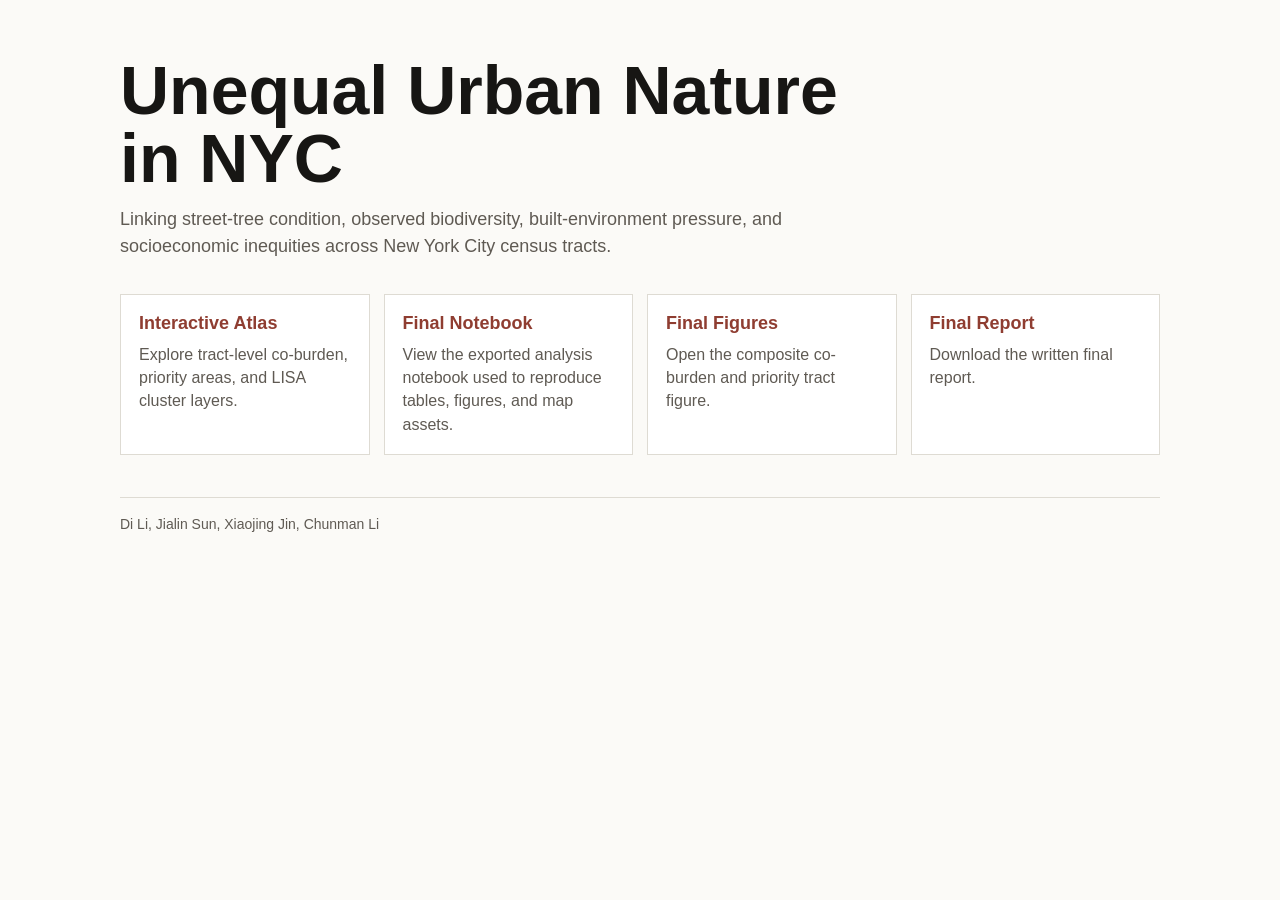
==== index.html @ f20df6b5 "Replace midterm site with final project" ====
<!doctype html>
<html lang="en">
  <head>
    <meta charset="utf-8" />
    <meta name="viewport" content="width=device-width, initial-scale=1" />
    <title>Unequal Urban Nature in NYC</title>
    <style>
      :root {
        --ink: #171614;
        --muted: #5f5a53;
        --line: #dedbd3;
        --paper: #fbfaf7;
        --accent: #8f3d31;
      }

      * {
        box-sizing: border-box;
      }

      body {
        margin: 0;
        background: var(--paper);
        color: var(--ink);
        font-family: Aptos, "Segoe UI", Arial, sans-serif;
      }

      main {
        width: min(1040px, calc(100% - 40px));
        margin: 0 auto;
        padding: 56px 0;
      }

      h1 {
        max-width: 780px;
        margin: 0 0 14px;
        font-size: clamp(34px, 6vw, 68px);
        line-height: 1;
        letter-spacing: 0;
      }

      .subtitle {
        max-width: 760px;
        margin: 0 0 34px;
        color: var(--muted);
        font-size: 18px;
        line-height: 1.5;
      }

      .links {
        display: grid;
        grid-template-columns: repeat(auto-fit, minmax(240px, 1fr));
        gap: 14px;
        margin-top: 30px;
      }

      a {
        color: inherit;
      }

      .link-card {
        display: block;
        min-height: 132px;
        padding: 18px;
        border: 1px solid var(--line);
        background: white;
        text-decoration: none;
      }

      .link-card strong {
        display: block;
        margin-bottom: 9px;
        color: var(--accent);
        font-size: 18px;
      }

      .link-card span {
        color: var(--muted);
        line-height: 1.45;
      }

      .meta {
        margin-top: 42px;
        padding-top: 18px;
        border-top: 1px solid var(--line);
        color: var(--muted);
        font-size: 14px;
      }
    </style>
  </head>
  <body>
    <main>
      <h1>Unequal Urban Nature in NYC</h1>
      <p class="subtitle">
        Linking street-tree condition, observed biodiversity, built-environment pressure, and socioeconomic inequities across New York City census tracts.
      </p>

      <div class="links">
        <a class="link-card" href="src/atlas/index.html">
          <strong>Interactive Atlas</strong>
          <span>Explore tract-level co-burden, priority areas, and LISA cluster layers.</span>
        </a>
        <a class="link-card" href="src/final_analysis.html">
          <strong>Final Notebook</strong>
          <span>View the exported analysis notebook used to reproduce tables, figures, and map assets.</span>
        </a>
        <a class="link-card" href="visualizations/revised/figure_composite_coburden_priority.png">
          <strong>Final Figures</strong>
          <span>Open the composite co-burden and priority tract figure.</span>
        </a>
        <a class="link-card" href="Final_Report.docx">
          <strong>Final Report</strong>
          <span>Download the written final report.</span>
        </a>
      </div>

      <p class="meta">Di Li, Jialin Sun, Xiaojing Jin, Chunman Li</p>
    </main>
  </body>
</html>
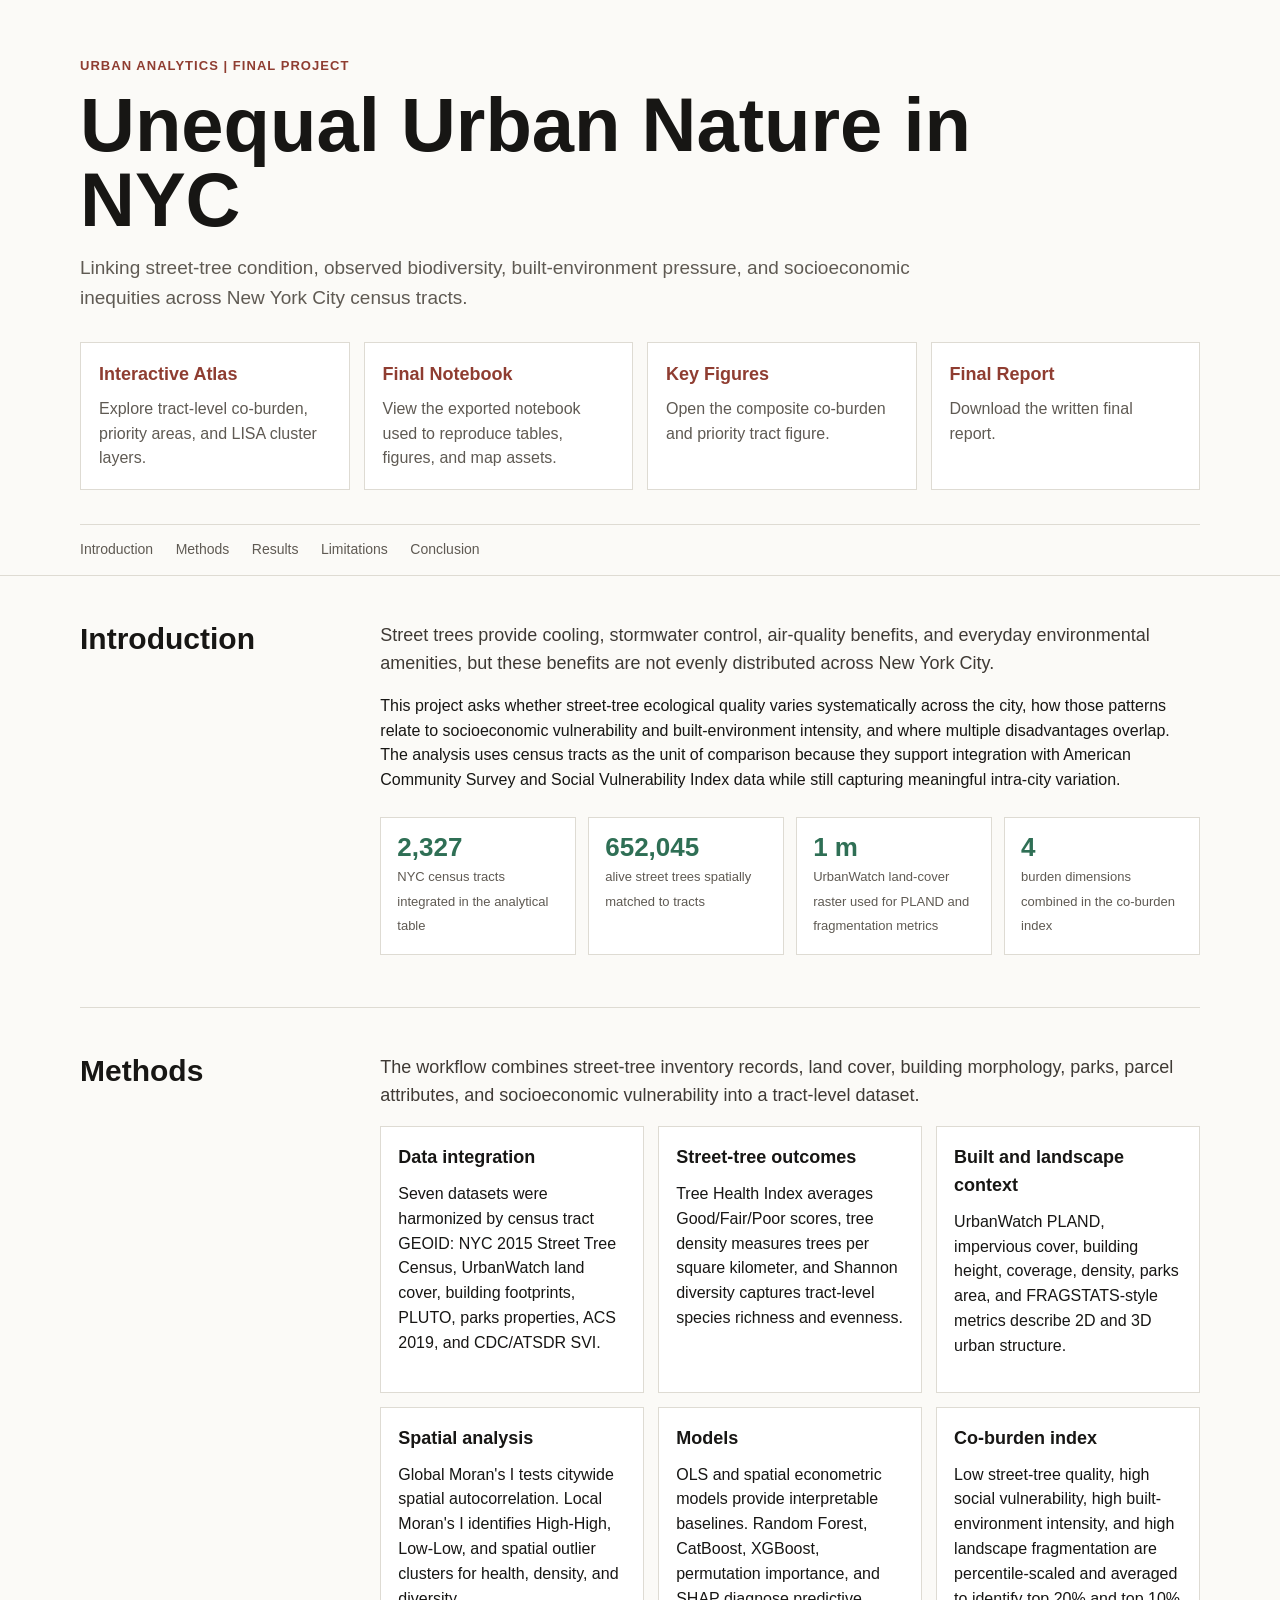
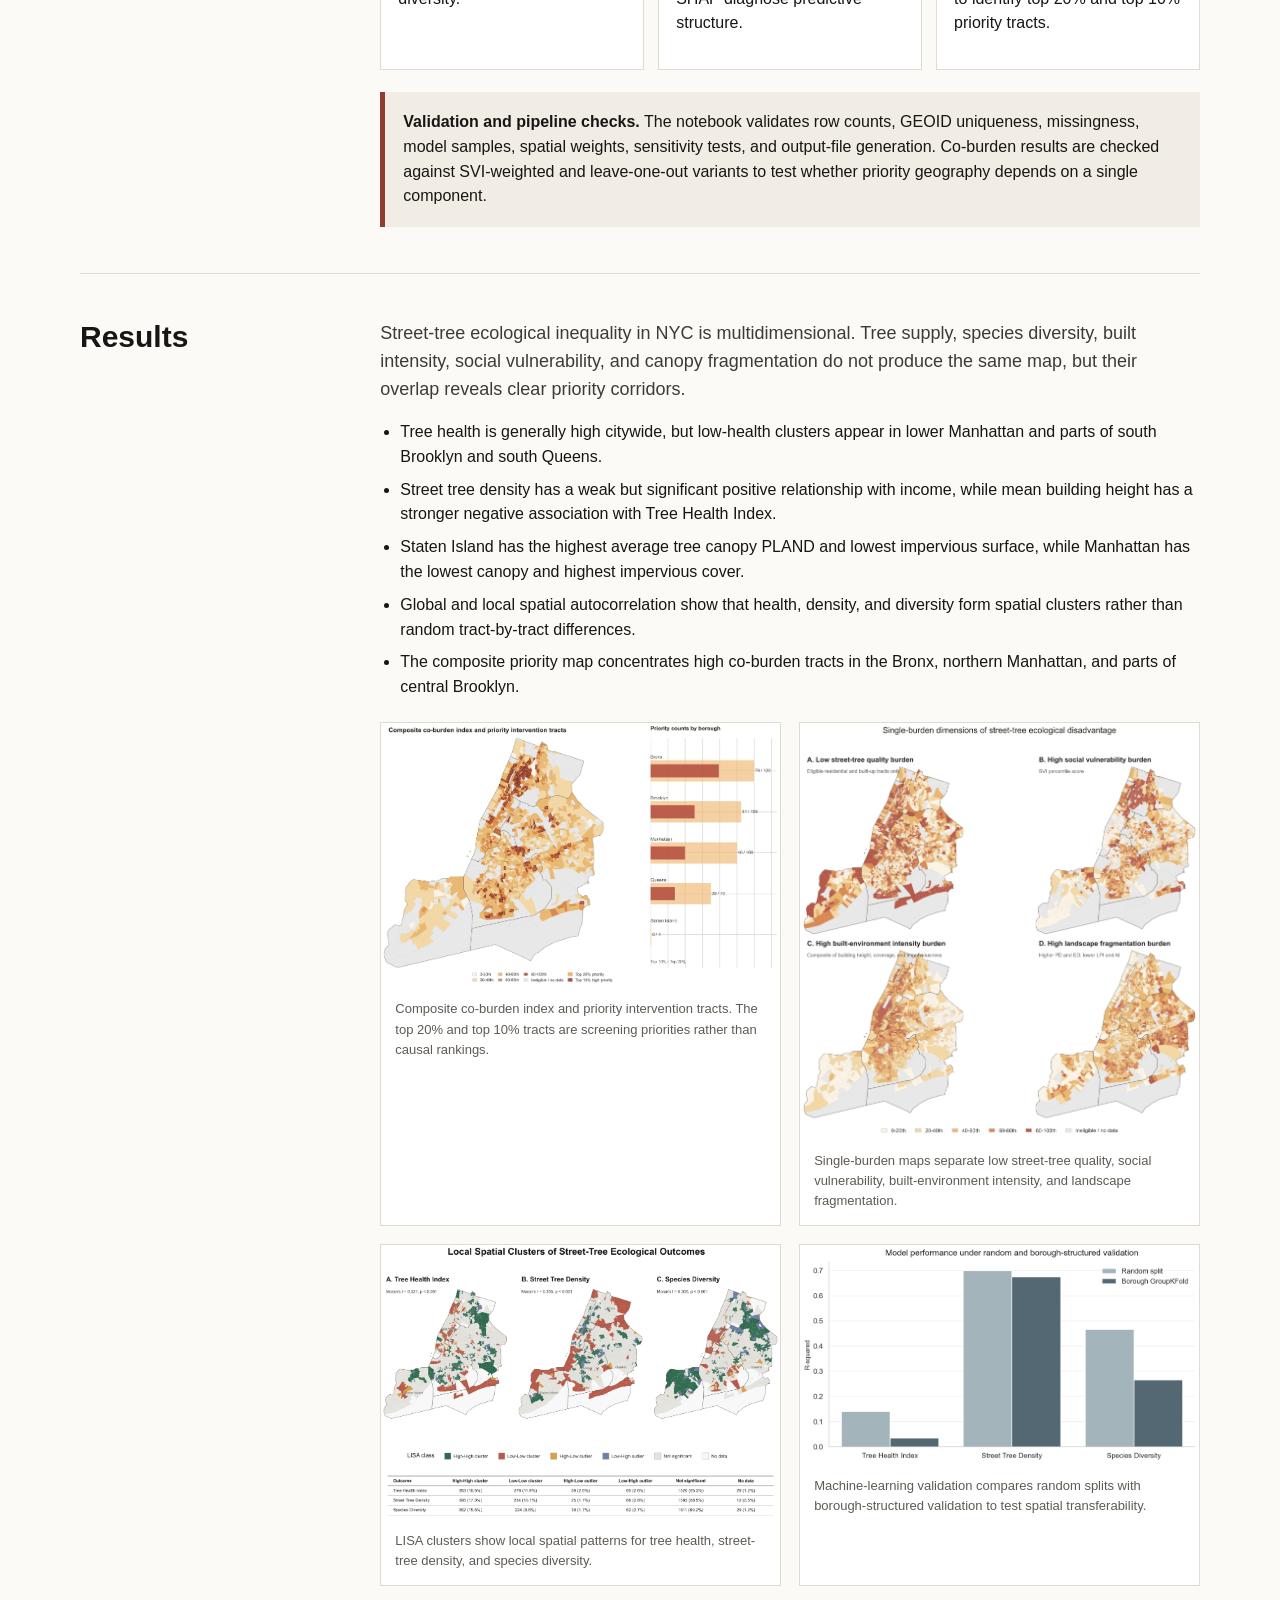
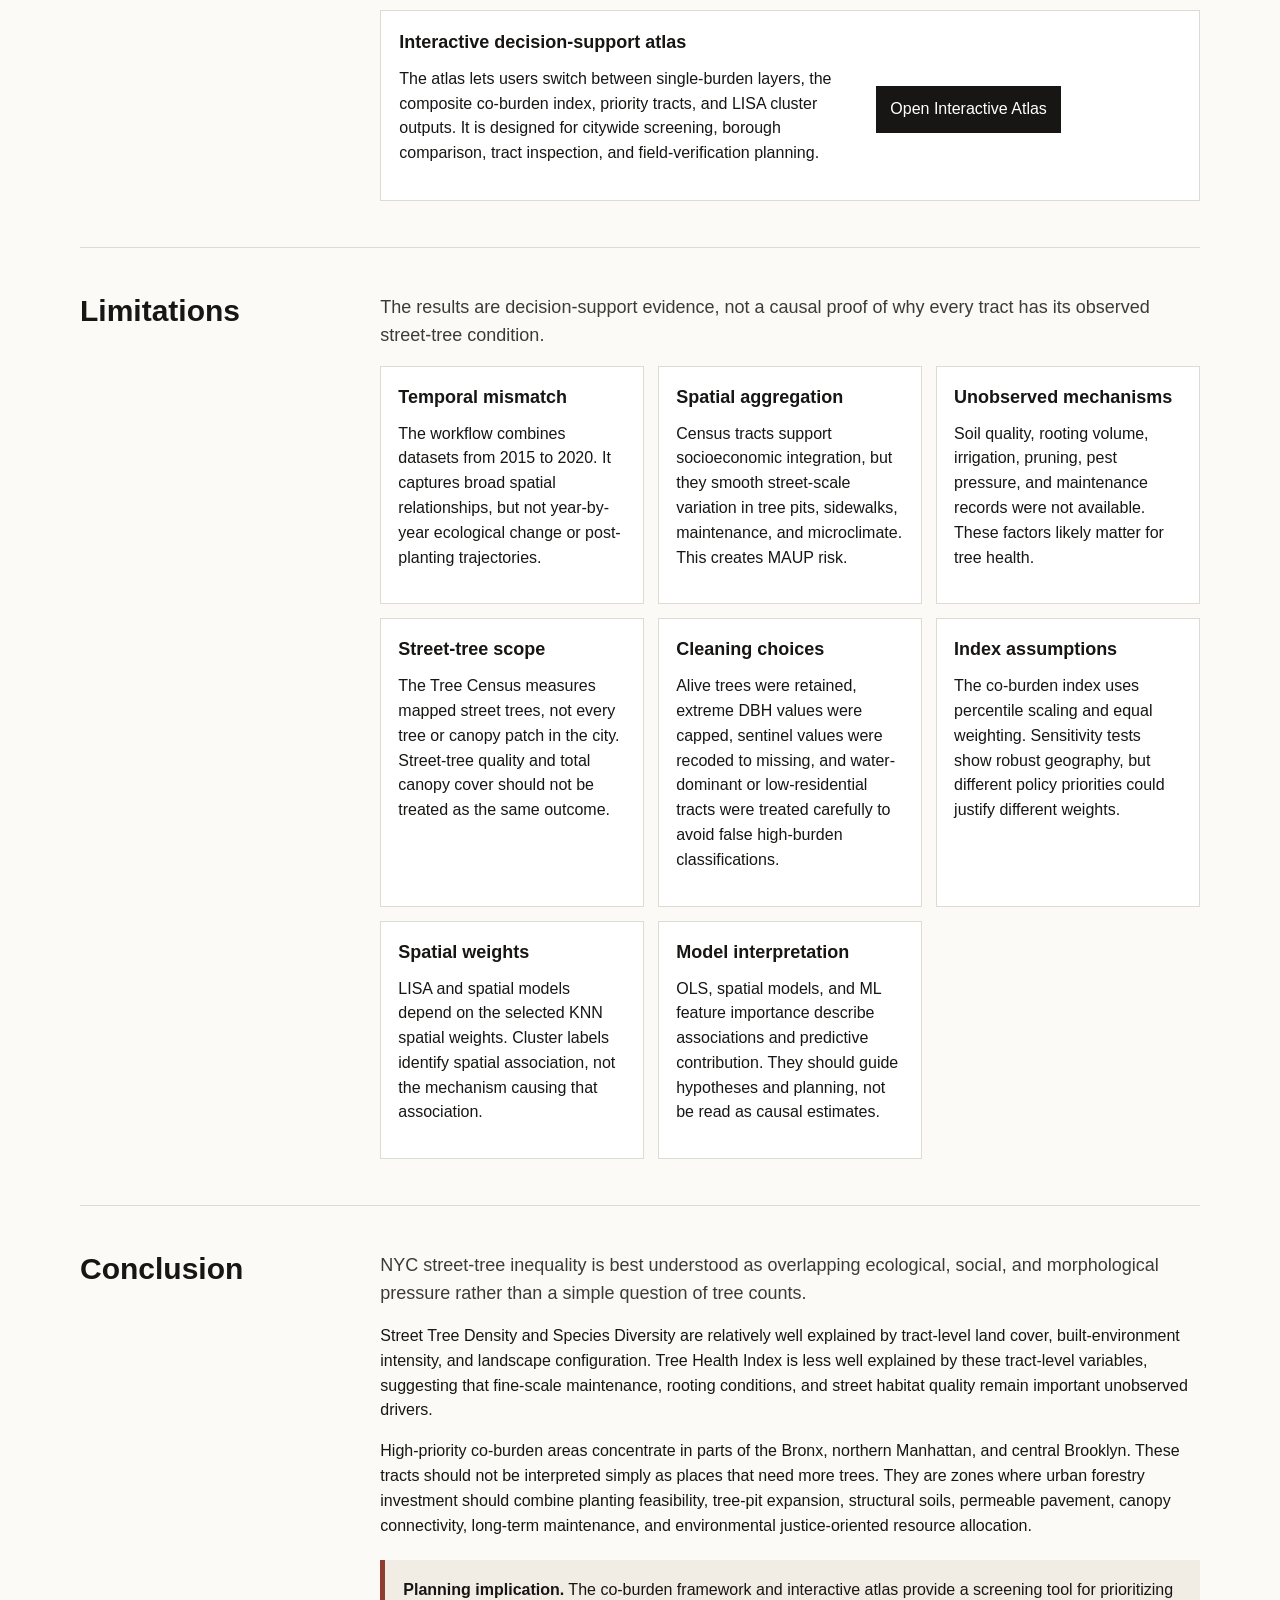
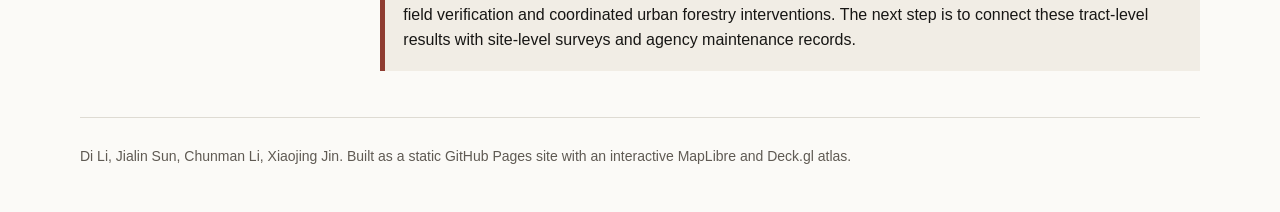
==== commit 3bf438c0: "Expand homepage with final project narrative" ====
--- a/index.html
+++ b/index.html
@@ -10,110 +10,209 @@
         --muted: #5f5a53;
         --line: #dedbd3;
         --paper: #fbfaf7;
+        --panel: #ffffff;
+        --soft: #f1ede5;
         --accent: #8f3d31;
-      }
-
-      * {
-        box-sizing: border-box;
-      }
-
+        --green: #2f6f55;
+      }
+
+      * { box-sizing: border-box; }
+      html { scroll-behavior: smooth; }
       body {
         margin: 0;
         background: var(--paper);
         color: var(--ink);
         font-family: Aptos, "Segoe UI", Arial, sans-serif;
-      }
-
-      main {
-        width: min(1040px, calc(100% - 40px));
-        margin: 0 auto;
-        padding: 56px 0;
-      }
-
+        line-height: 1.55;
+      }
+      a { color: inherit; }
+      .page { width: min(1120px, calc(100% - 40px)); margin: 0 auto; }
+      header { padding: 56px 0 34px; border-bottom: 1px solid var(--line); }
+      .eyebrow {
+        margin: 0 0 12px;
+        color: var(--accent);
+        font-size: 13px;
+        font-weight: 700;
+        letter-spacing: 0.08em;
+        text-transform: uppercase;
+      }
       h1 {
-        max-width: 780px;
-        margin: 0 0 14px;
-        font-size: clamp(34px, 6vw, 68px);
-        line-height: 1;
+        max-width: 900px;
+        margin: 0 0 16px;
+        font-size: clamp(38px, 7vw, 76px);
+        line-height: 0.98;
         letter-spacing: 0;
       }
-
-      .subtitle {
-        max-width: 760px;
-        margin: 0 0 34px;
-        color: var(--muted);
-        font-size: 18px;
-        line-height: 1.5;
-      }
-
-      .links {
+      .subtitle { max-width: 850px; margin: 0; color: var(--muted); font-size: 19px; }
+      .top-links {
         display: grid;
-        grid-template-columns: repeat(auto-fit, minmax(240px, 1fr));
+        grid-template-columns: repeat(auto-fit, minmax(230px, 1fr));
         gap: 14px;
         margin-top: 30px;
       }
-
-      a {
-        color: inherit;
-      }
-
       .link-card {
         display: block;
-        min-height: 132px;
+        min-height: 128px;
         padding: 18px;
         border: 1px solid var(--line);
-        background: white;
+        background: var(--panel);
         text-decoration: none;
       }
-
-      .link-card strong {
-        display: block;
-        margin-bottom: 9px;
-        color: var(--accent);
-        font-size: 18px;
-      }
-
-      .link-card span {
-        color: var(--muted);
-        line-height: 1.45;
-      }
-
-      .meta {
-        margin-top: 42px;
-        padding-top: 18px;
-        border-top: 1px solid var(--line);
-        color: var(--muted);
-        font-size: 14px;
+      .link-card strong { display: block; margin-bottom: 8px; color: var(--accent); font-size: 18px; }
+      .link-card span { color: var(--muted); }
+      nav {
+        position: sticky;
+        top: 0;
+        z-index: 10;
+        margin: 0 calc((100vw - min(1120px, calc(100vw - 40px))) / -2);
+        padding: 10px max(20px, calc((100vw - 1120px) / 2));
+        border-bottom: 1px solid var(--line);
+        background: rgba(251, 250, 247, 0.94);
+        backdrop-filter: blur(10px);
+      }
+      nav a { display: inline-block; margin: 4px 18px 4px 0; color: var(--muted); font-size: 14px; text-decoration: none; }
+      section { padding: 46px 0; border-bottom: 1px solid var(--line); }
+      .section-grid { display: grid; grid-template-columns: minmax(190px, 0.32fr) minmax(0, 1fr); gap: 38px; }
+      h2 { margin: 0; font-size: 30px; line-height: 1.1; }
+      h3 { margin: 0 0 10px; font-size: 18px; }
+      p { margin: 0 0 16px; }
+      ul { margin: 0 0 18px; padding-left: 20px; }
+      li { margin-bottom: 8px; }
+      .lead { color: #3f3a35; font-size: 18px; }
+      .stat-grid { display: grid; grid-template-columns: repeat(auto-fit, minmax(170px, 1fr)); gap: 12px; margin: 24px 0 6px; }
+      .stat, .method, .limitation, figure, .atlas-panel { border: 1px solid var(--line); background: var(--panel); }
+      .stat { padding: 16px; }
+      .stat strong { display: block; margin-bottom: 4px; color: var(--green); font-size: 26px; line-height: 1; }
+      .stat span { color: var(--muted); font-size: 13px; }
+      .method-list, .limitations { display: grid; grid-template-columns: repeat(auto-fit, minmax(250px, 1fr)); gap: 14px; }
+      .method, .limitation { padding: 17px; }
+      .figure-grid { display: grid; grid-template-columns: repeat(2, minmax(0, 1fr)); gap: 18px; margin-top: 22px; }
+      figure { margin: 0; }
+      figure img { display: block; width: 100%; height: auto; background: #fff; }
+      figcaption { padding: 12px 14px 14px; color: var(--muted); font-size: 13px; }
+      .callout { margin-top: 22px; padding: 18px; border-left: 5px solid var(--accent); background: var(--soft); }
+      .atlas-panel { display: grid; grid-template-columns: minmax(0, 1.2fr) minmax(240px, 0.8fr); gap: 20px; align-items: center; margin-top: 24px; padding: 18px; }
+      .button { display: inline-block; margin-top: 8px; padding: 11px 14px; background: var(--ink); color: white; text-decoration: none; }
+      footer { padding: 28px 0 44px; color: var(--muted); font-size: 14px; }
+      @media (max-width: 820px) {
+        .section-grid, .atlas-panel, .figure-grid { grid-template-columns: 1fr; }
+        nav { position: static; }
       }
     </style>
   </head>
   <body>
-    <main>
-      <h1>Unequal Urban Nature in NYC</h1>
-      <p class="subtitle">
-        Linking street-tree condition, observed biodiversity, built-environment pressure, and socioeconomic inequities across New York City census tracts.
-      </p>
-
-      <div class="links">
-        <a class="link-card" href="src/atlas/index.html">
-          <strong>Interactive Atlas</strong>
-          <span>Explore tract-level co-burden, priority areas, and LISA cluster layers.</span>
-        </a>
-        <a class="link-card" href="src/final_analysis.html">
-          <strong>Final Notebook</strong>
-          <span>View the exported analysis notebook used to reproduce tables, figures, and map assets.</span>
-        </a>
-        <a class="link-card" href="visualizations/revised/figure_composite_coburden_priority.png">
-          <strong>Final Figures</strong>
-          <span>Open the composite co-burden and priority tract figure.</span>
-        </a>
-        <a class="link-card" href="Final_Report.docx">
-          <strong>Final Report</strong>
-          <span>Download the written final report.</span>
-        </a>
-      </div>
-
-      <p class="meta">Di Li, Jialin Sun, Xiaojing Jin, Chunman Li</p>
-    </main>
+    <div class="page">
+      <header>
+        <p class="eyebrow">Urban Analytics | Final Project</p>
+        <h1>Unequal Urban Nature in NYC</h1>
+        <p class="subtitle">Linking street-tree condition, observed biodiversity, built-environment pressure, and socioeconomic inequities across New York City census tracts.</p>
+        <div class="top-links">
+          <a class="link-card" href="src/atlas/index.html"><strong>Interactive Atlas</strong><span>Explore tract-level co-burden, priority areas, and LISA cluster layers.</span></a>
+          <a class="link-card" href="src/final_analysis.html"><strong>Final Notebook</strong><span>View the exported notebook used to reproduce tables, figures, and map assets.</span></a>
+          <a class="link-card" href="visualizations/revised/figure_composite_coburden_priority.png"><strong>Key Figures</strong><span>Open the composite co-burden and priority tract figure.</span></a>
+          <a class="link-card" href="Final_Report.docx"><strong>Final Report</strong><span>Download the written final report.</span></a>
+        </div>
+      </header>
+
+      <nav aria-label="Page sections">
+        <a href="#introduction">Introduction</a>
+        <a href="#methods">Methods</a>
+        <a href="#results">Results</a>
+        <a href="#limitations">Limitations</a>
+        <a href="#conclusion">Conclusion</a>
+      </nav>
+
+      <main>
+        <section id="introduction">
+          <div class="section-grid">
+            <h2>Introduction</h2>
+            <div>
+              <p class="lead">Street trees provide cooling, stormwater control, air-quality benefits, and everyday environmental amenities, but these benefits are not evenly distributed across New York City.</p>
+              <p>This project asks whether street-tree ecological quality varies systematically across the city, how those patterns relate to socioeconomic vulnerability and built-environment intensity, and where multiple disadvantages overlap. The analysis uses census tracts as the unit of comparison because they support integration with American Community Survey and Social Vulnerability Index data while still capturing meaningful intra-city variation.</p>
+              <div class="stat-grid">
+                <div class="stat"><strong>2,327</strong><span>NYC census tracts integrated in the analytical table</span></div>
+                <div class="stat"><strong>652,045</strong><span>alive street trees spatially matched to tracts</span></div>
+                <div class="stat"><strong>1 m</strong><span>UrbanWatch land-cover raster used for PLAND and fragmentation metrics</span></div>
+                <div class="stat"><strong>4</strong><span>burden dimensions combined in the co-burden index</span></div>
+              </div>
+            </div>
+          </div>
+        </section>
+
+        <section id="methods">
+          <div class="section-grid">
+            <h2>Methods</h2>
+            <div>
+              <p class="lead">The workflow combines street-tree inventory records, land cover, building morphology, parks, parcel attributes, and socioeconomic vulnerability into a tract-level dataset.</p>
+              <div class="method-list">
+                <div class="method"><h3>Data integration</h3><p>Seven datasets were harmonized by census tract GEOID: NYC 2015 Street Tree Census, UrbanWatch land cover, building footprints, PLUTO, parks properties, ACS 2019, and CDC/ATSDR SVI.</p></div>
+                <div class="method"><h3>Street-tree outcomes</h3><p>Tree Health Index averages Good/Fair/Poor scores, tree density measures trees per square kilometer, and Shannon diversity captures tract-level species richness and evenness.</p></div>
+                <div class="method"><h3>Built and landscape context</h3><p>UrbanWatch PLAND, impervious cover, building height, coverage, density, parks area, and FRAGSTATS-style metrics describe 2D and 3D urban structure.</p></div>
+                <div class="method"><h3>Spatial analysis</h3><p>Global Moran's I tests citywide spatial autocorrelation. Local Moran's I identifies High-High, Low-Low, and spatial outlier clusters for health, density, and diversity.</p></div>
+                <div class="method"><h3>Models</h3><p>OLS and spatial econometric models provide interpretable baselines. Random Forest, CatBoost, XGBoost, permutation importance, and SHAP diagnose predictive structure.</p></div>
+                <div class="method"><h3>Co-burden index</h3><p>Low street-tree quality, high social vulnerability, high built-environment intensity, and high landscape fragmentation are percentile-scaled and averaged to identify top 20% and top 10% priority tracts.</p></div>
+              </div>
+              <div class="callout"><strong>Validation and pipeline checks.</strong> The notebook validates row counts, GEOID uniqueness, missingness, model samples, spatial weights, sensitivity tests, and output-file generation. Co-burden results are checked against SVI-weighted and leave-one-out variants to test whether priority geography depends on a single component.</div>
+            </div>
+          </div>
+        </section>
+
+        <section id="results">
+          <div class="section-grid">
+            <h2>Results</h2>
+            <div>
+              <p class="lead">Street-tree ecological inequality in NYC is multidimensional. Tree supply, species diversity, built intensity, social vulnerability, and canopy fragmentation do not produce the same map, but their overlap reveals clear priority corridors.</p>
+              <ul>
+                <li>Tree health is generally high citywide, but low-health clusters appear in lower Manhattan and parts of south Brooklyn and south Queens.</li>
+                <li>Street tree density has a weak but significant positive relationship with income, while mean building height has a stronger negative association with Tree Health Index.</li>
+                <li>Staten Island has the highest average tree canopy PLAND and lowest impervious surface, while Manhattan has the lowest canopy and highest impervious cover.</li>
+                <li>Global and local spatial autocorrelation show that health, density, and diversity form spatial clusters rather than random tract-by-tract differences.</li>
+                <li>The composite priority map concentrates high co-burden tracts in the Bronx, northern Manhattan, and parts of central Brooklyn.</li>
+              </ul>
+              <div class="figure-grid">
+                <figure><img src="visualizations/revised/figure_composite_coburden_priority.png" alt="Composite co-burden priority map" /><figcaption>Composite co-burden index and priority intervention tracts. The top 20% and top 10% tracts are screening priorities rather than causal rankings.</figcaption></figure>
+                <figure><img src="visualizations/revised/figure_single_burdens_panel.png" alt="Single burden maps" /><figcaption>Single-burden maps separate low street-tree quality, social vulnerability, built-environment intensity, and landscape fragmentation.</figcaption></figure>
+                <figure><img src="visualizations/revised/fig07_lisa_clusters_combined.png" alt="LISA cluster maps" /><figcaption>LISA clusters show local spatial patterns for tree health, street-tree density, and species diversity.</figcaption></figure>
+                <figure><img src="visualizations/revised/figure_ml_performance_validation.png" alt="Machine learning validation chart" /><figcaption>Machine-learning validation compares random splits with borough-structured validation to test spatial transferability.</figcaption></figure>
+              </div>
+              <div class="atlas-panel"><div><h3>Interactive decision-support atlas</h3><p>The atlas lets users switch between single-burden layers, the composite co-burden index, priority tracts, and LISA cluster outputs. It is designed for citywide screening, borough comparison, tract inspection, and field-verification planning.</p></div><div><a class="button" href="src/atlas/index.html">Open Interactive Atlas</a></div></div>
+            </div>
+          </div>
+        </section>
+
+        <section id="limitations">
+          <div class="section-grid">
+            <h2>Limitations</h2>
+            <div>
+              <p class="lead">The results are decision-support evidence, not a causal proof of why every tract has its observed street-tree condition.</p>
+              <div class="limitations">
+                <div class="limitation"><h3>Temporal mismatch</h3><p>The workflow combines datasets from 2015 to 2020. It captures broad spatial relationships, but not year-by-year ecological change or post-planting trajectories.</p></div>
+                <div class="limitation"><h3>Spatial aggregation</h3><p>Census tracts support socioeconomic integration, but they smooth street-scale variation in tree pits, sidewalks, maintenance, and microclimate. This creates MAUP risk.</p></div>
+                <div class="limitation"><h3>Unobserved mechanisms</h3><p>Soil quality, rooting volume, irrigation, pruning, pest pressure, and maintenance records were not available. These factors likely matter for tree health.</p></div>
+                <div class="limitation"><h3>Street-tree scope</h3><p>The Tree Census measures mapped street trees, not every tree or canopy patch in the city. Street-tree quality and total canopy cover should not be treated as the same outcome.</p></div>
+                <div class="limitation"><h3>Cleaning choices</h3><p>Alive trees were retained, extreme DBH values were capped, sentinel values were recoded to missing, and water-dominant or low-residential tracts were treated carefully to avoid false high-burden classifications.</p></div>
+                <div class="limitation"><h3>Index assumptions</h3><p>The co-burden index uses percentile scaling and equal weighting. Sensitivity tests show robust geography, but different policy priorities could justify different weights.</p></div>
+                <div class="limitation"><h3>Spatial weights</h3><p>LISA and spatial models depend on the selected KNN spatial weights. Cluster labels identify spatial association, not the mechanism causing that association.</p></div>
+                <div class="limitation"><h3>Model interpretation</h3><p>OLS, spatial models, and ML feature importance describe associations and predictive contribution. They should guide hypotheses and planning, not be read as causal estimates.</p></div>
+              </div>
+            </div>
+          </div>
+        </section>
+
+        <section id="conclusion">
+          <div class="section-grid">
+            <h2>Conclusion</h2>
+            <div>
+              <p class="lead">NYC street-tree inequality is best understood as overlapping ecological, social, and morphological pressure rather than a simple question of tree counts.</p>
+              <p>Street Tree Density and Species Diversity are relatively well explained by tract-level land cover, built-environment intensity, and landscape configuration. Tree Health Index is less well explained by these tract-level variables, suggesting that fine-scale maintenance, rooting conditions, and street habitat quality remain important unobserved drivers.</p>
+              <p>High-priority co-burden areas concentrate in parts of the Bronx, northern Manhattan, and central Brooklyn. These tracts should not be interpreted simply as places that need more trees. They are zones where urban forestry investment should combine planting feasibility, tree-pit expansion, structural soils, permeable pavement, canopy connectivity, long-term maintenance, and environmental justice-oriented resource allocation.</p>
+              <div class="callout"><strong>Planning implication.</strong> The co-burden framework and interactive atlas provide a screening tool for prioritizing field verification and coordinated urban forestry interventions. The next step is to connect these tract-level results with site-level surveys and agency maintenance records.</div>
+            </div>
+          </div>
+        </section>
+      </main>
+
+      <footer>Di Li, Jialin Sun, Chunman Li, Xiaojing Jin. Built as a static GitHub Pages site with an interactive MapLibre and Deck.gl atlas.</footer>
+    </div>
   </body>
 </html>
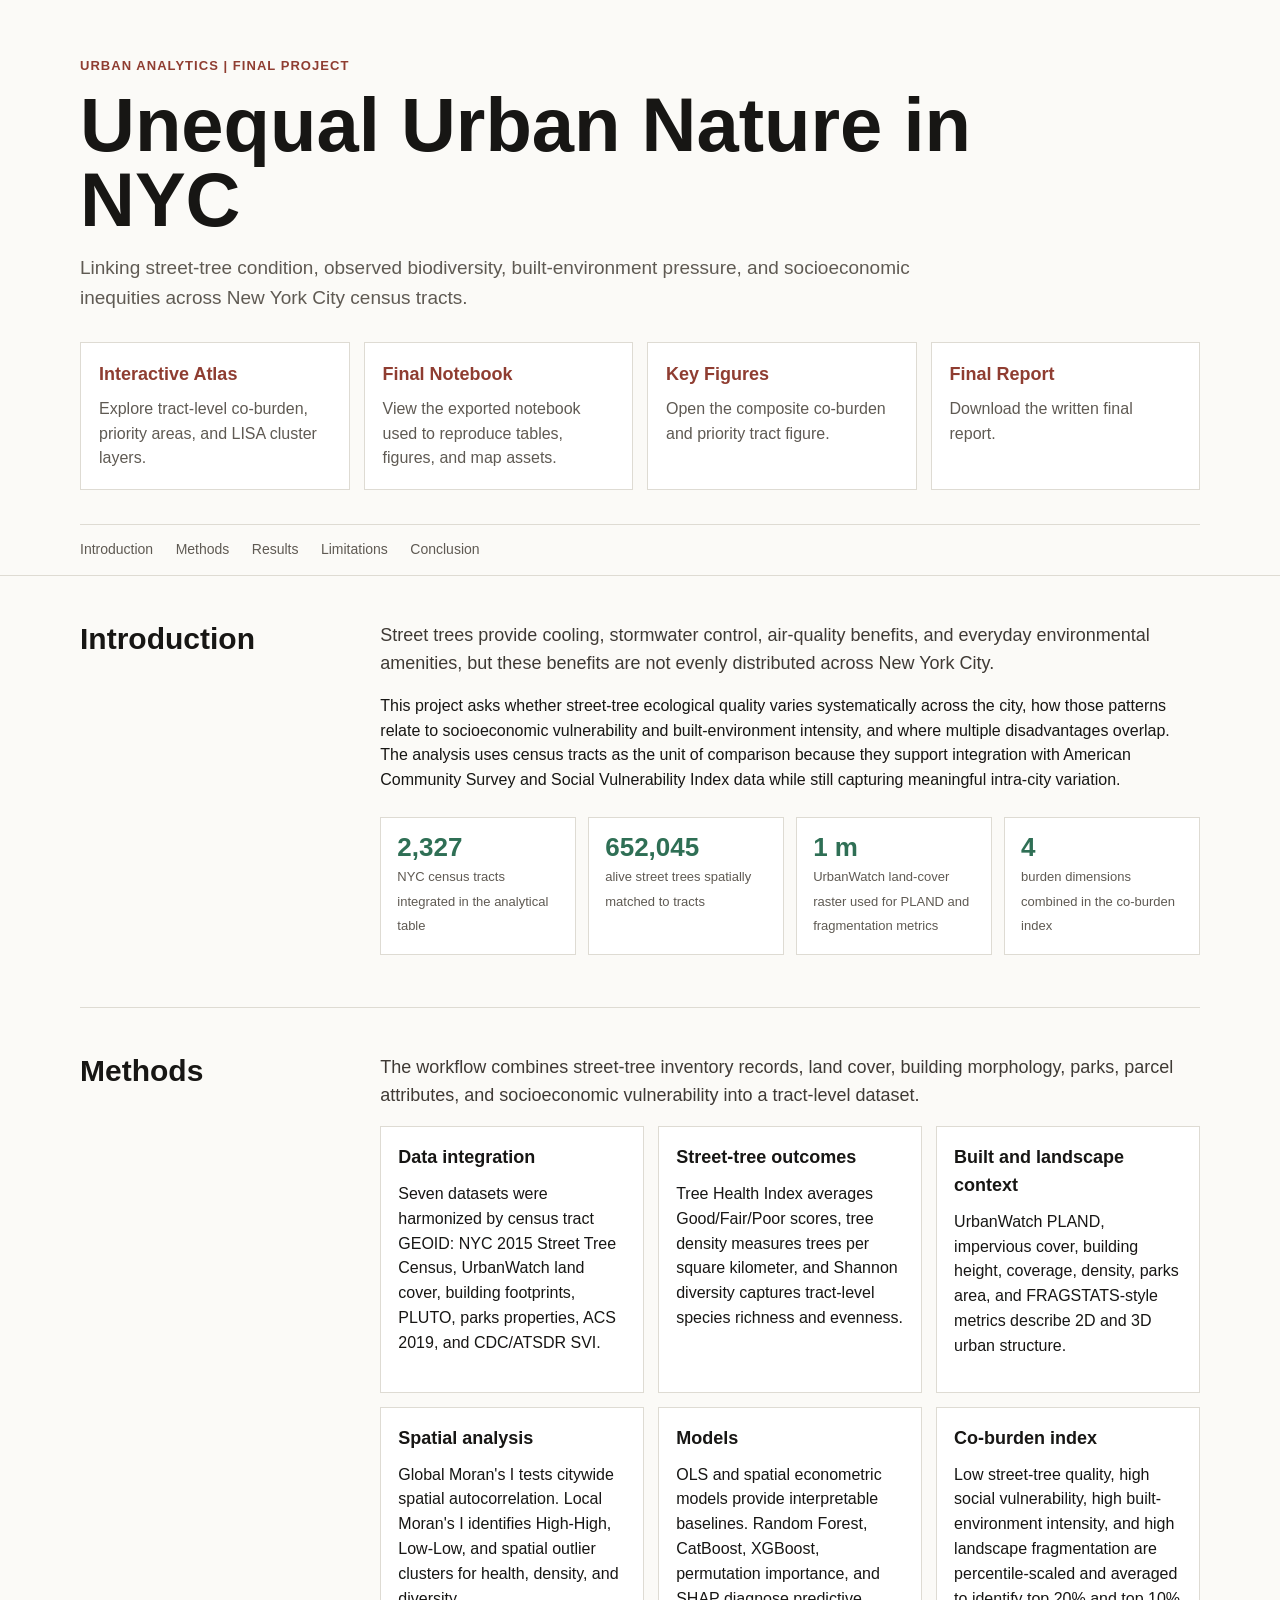
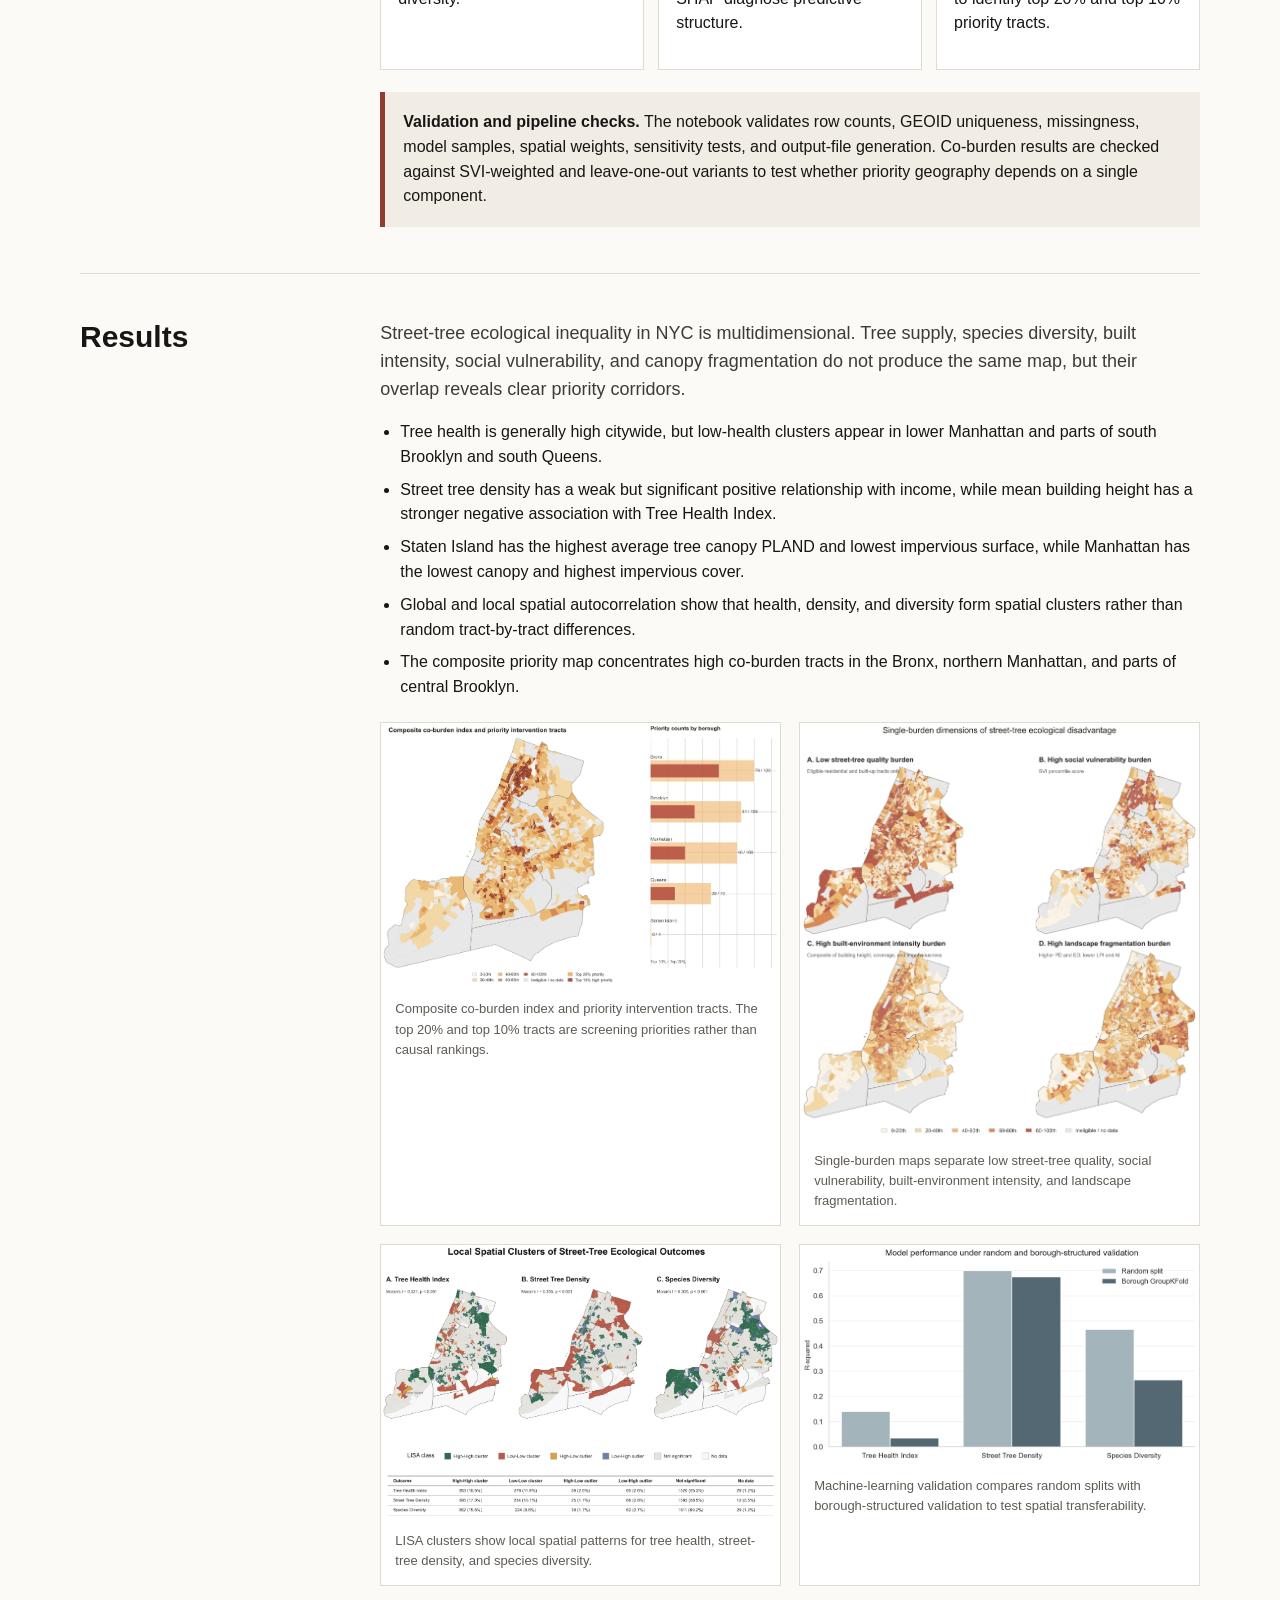
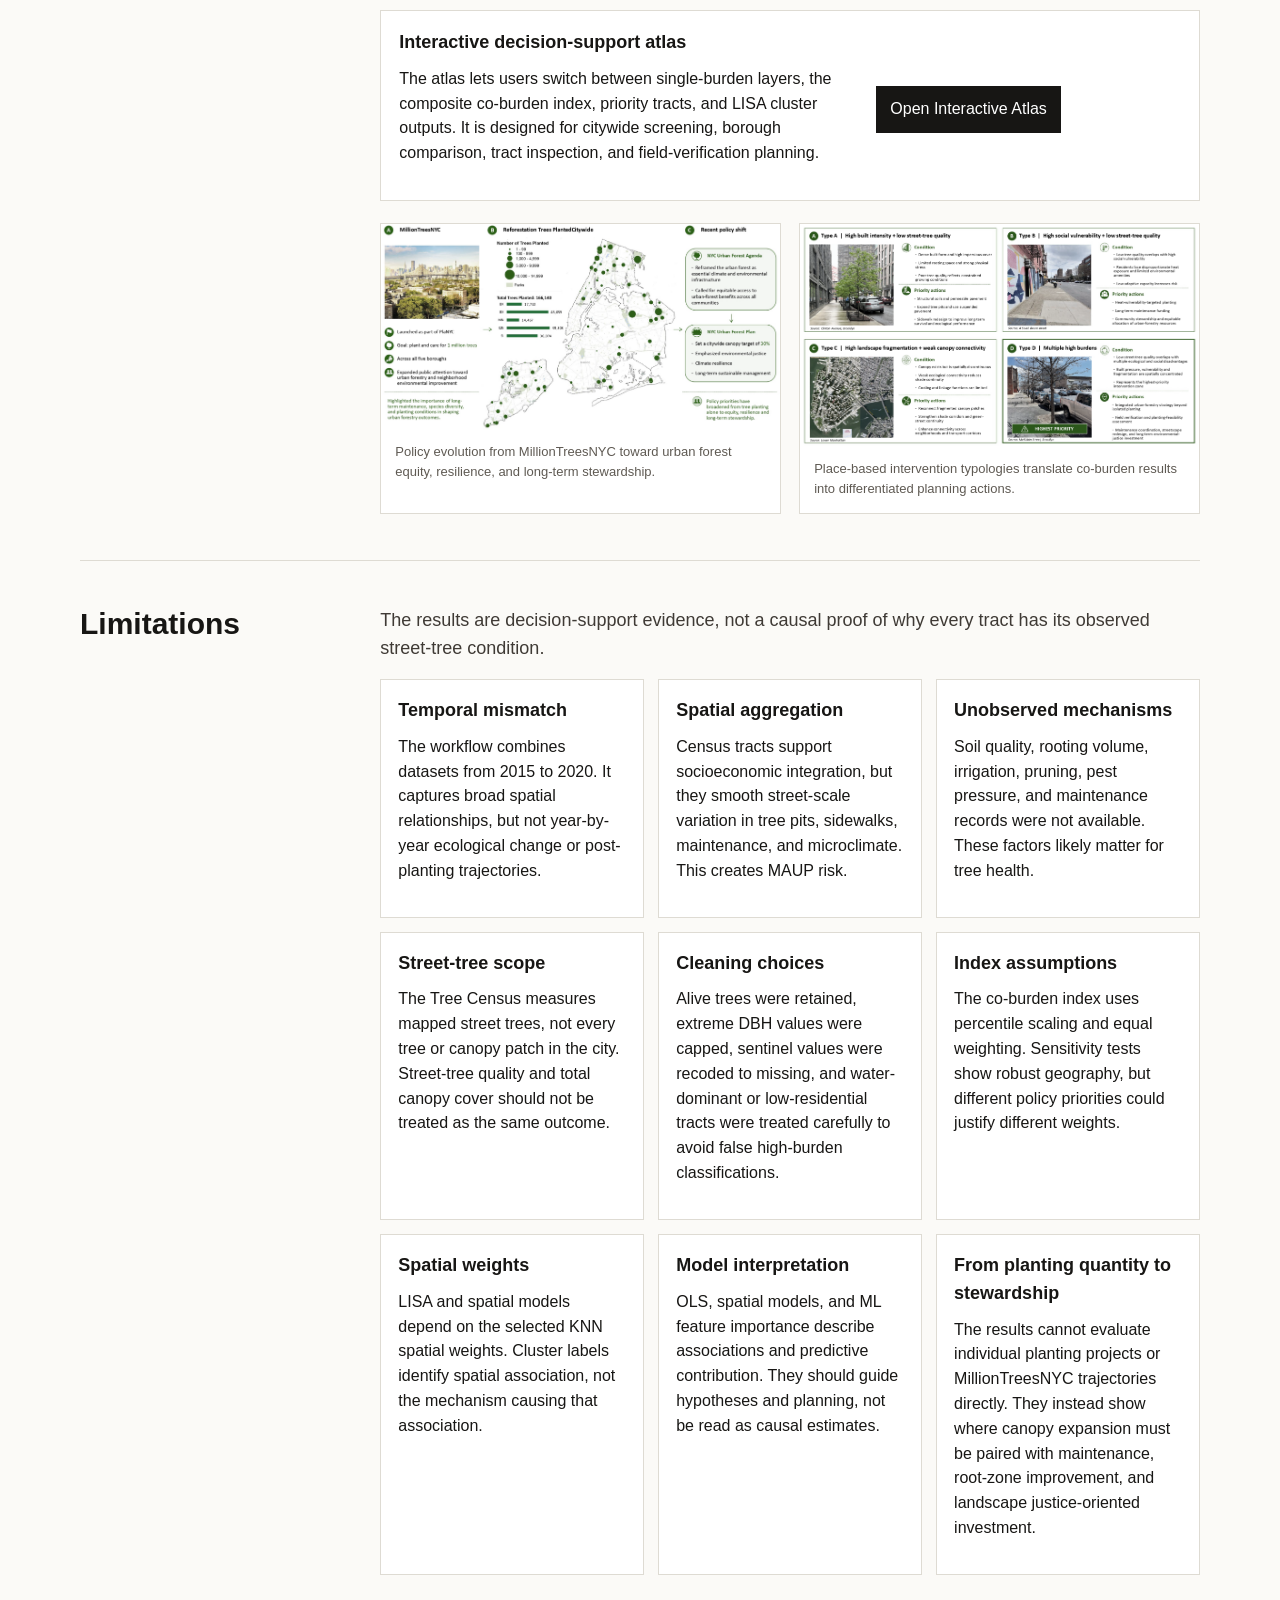
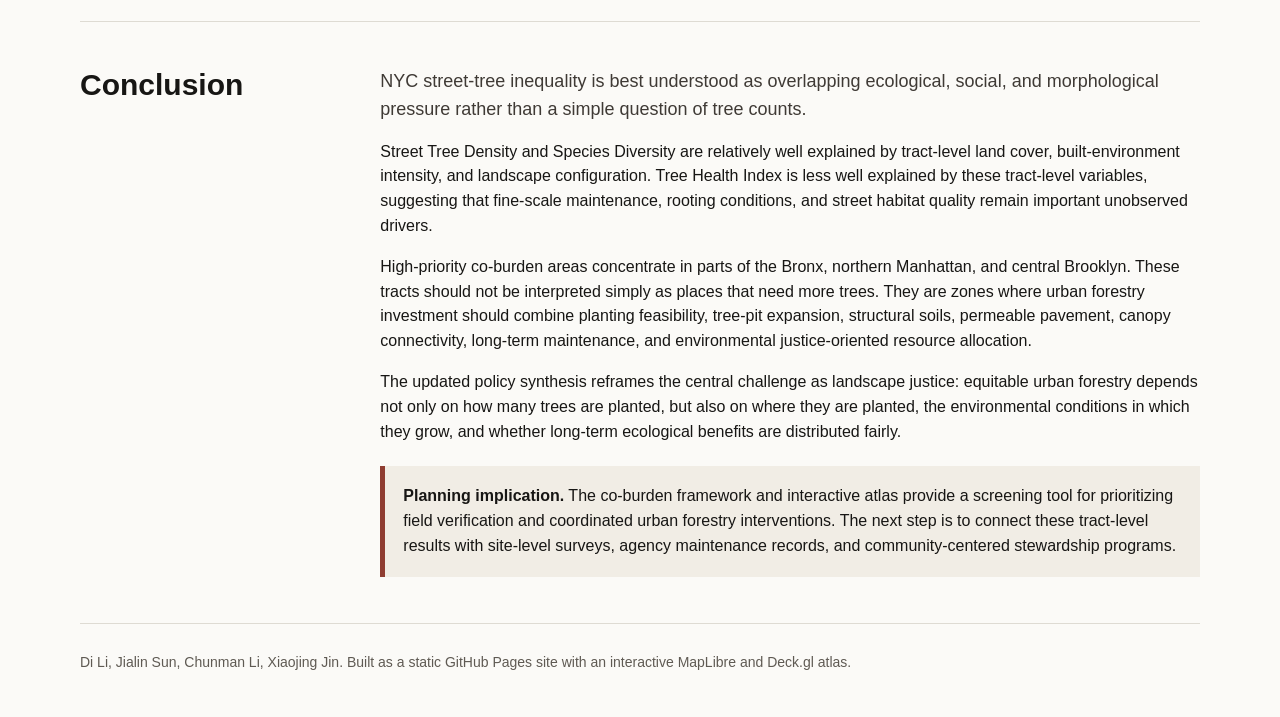
==== commit 3b82be75: "Update homepage with policy framework" ====
--- a/index.html
+++ b/index.html
@@ -176,6 +176,11 @@
                 <figure><img src="visualizations/revised/figure_ml_performance_validation.png" alt="Machine learning validation chart" /><figcaption>Machine-learning validation compares random splits with borough-structured validation to test spatial transferability.</figcaption></figure>
               </div>
               <div class="atlas-panel"><div><h3>Interactive decision-support atlas</h3><p>The atlas lets users switch between single-burden layers, the composite co-burden index, priority tracts, and LISA cluster outputs. It is designed for citywide screening, borough comparison, tract inspection, and field-verification planning.</p></div><div><a class="button" href="src/atlas/index.html">Open Interactive Atlas</a></div></div>
+
+              <div class="figure-grid">
+                <figure><img src="visualizations/revised/figure_policy_evolution.png" alt="Policy evolution of urban forestry in New York City" /><figcaption>Policy evolution from MillionTreesNYC toward urban forest equity, resilience, and long-term stewardship.</figcaption></figure>
+                <figure><img src="visualizations/revised/figure_place_based_action_framework.png" alt="Place-based urban forestry action framework" /><figcaption>Place-based intervention typologies translate co-burden results into differentiated planning actions.</figcaption></figure>
+              </div>
             </div>
           </div>
         </section>
@@ -194,6 +199,7 @@
                 <div class="limitation"><h3>Index assumptions</h3><p>The co-burden index uses percentile scaling and equal weighting. Sensitivity tests show robust geography, but different policy priorities could justify different weights.</p></div>
                 <div class="limitation"><h3>Spatial weights</h3><p>LISA and spatial models depend on the selected KNN spatial weights. Cluster labels identify spatial association, not the mechanism causing that association.</p></div>
                 <div class="limitation"><h3>Model interpretation</h3><p>OLS, spatial models, and ML feature importance describe associations and predictive contribution. They should guide hypotheses and planning, not be read as causal estimates.</p></div>
+                <div class="limitation"><h3>From planting quantity to stewardship</h3><p>The results cannot evaluate individual planting projects or MillionTreesNYC trajectories directly. They instead show where canopy expansion must be paired with maintenance, root-zone improvement, and landscape justice-oriented investment.</p></div>
               </div>
             </div>
           </div>
@@ -206,7 +212,8 @@
               <p class="lead">NYC street-tree inequality is best understood as overlapping ecological, social, and morphological pressure rather than a simple question of tree counts.</p>
               <p>Street Tree Density and Species Diversity are relatively well explained by tract-level land cover, built-environment intensity, and landscape configuration. Tree Health Index is less well explained by these tract-level variables, suggesting that fine-scale maintenance, rooting conditions, and street habitat quality remain important unobserved drivers.</p>
               <p>High-priority co-burden areas concentrate in parts of the Bronx, northern Manhattan, and central Brooklyn. These tracts should not be interpreted simply as places that need more trees. They are zones where urban forestry investment should combine planting feasibility, tree-pit expansion, structural soils, permeable pavement, canopy connectivity, long-term maintenance, and environmental justice-oriented resource allocation.</p>
-              <div class="callout"><strong>Planning implication.</strong> The co-burden framework and interactive atlas provide a screening tool for prioritizing field verification and coordinated urban forestry interventions. The next step is to connect these tract-level results with site-level surveys and agency maintenance records.</div>
+              <p>The updated policy synthesis reframes the central challenge as landscape justice: equitable urban forestry depends not only on how many trees are planted, but also on where they are planted, the environmental conditions in which they grow, and whether long-term ecological benefits are distributed fairly.</p>
+              <div class="callout"><strong>Planning implication.</strong> The co-burden framework and interactive atlas provide a screening tool for prioritizing field verification and coordinated urban forestry interventions. The next step is to connect these tract-level results with site-level surveys, agency maintenance records, and community-centered stewardship programs.</div>
             </div>
           </div>
         </section>
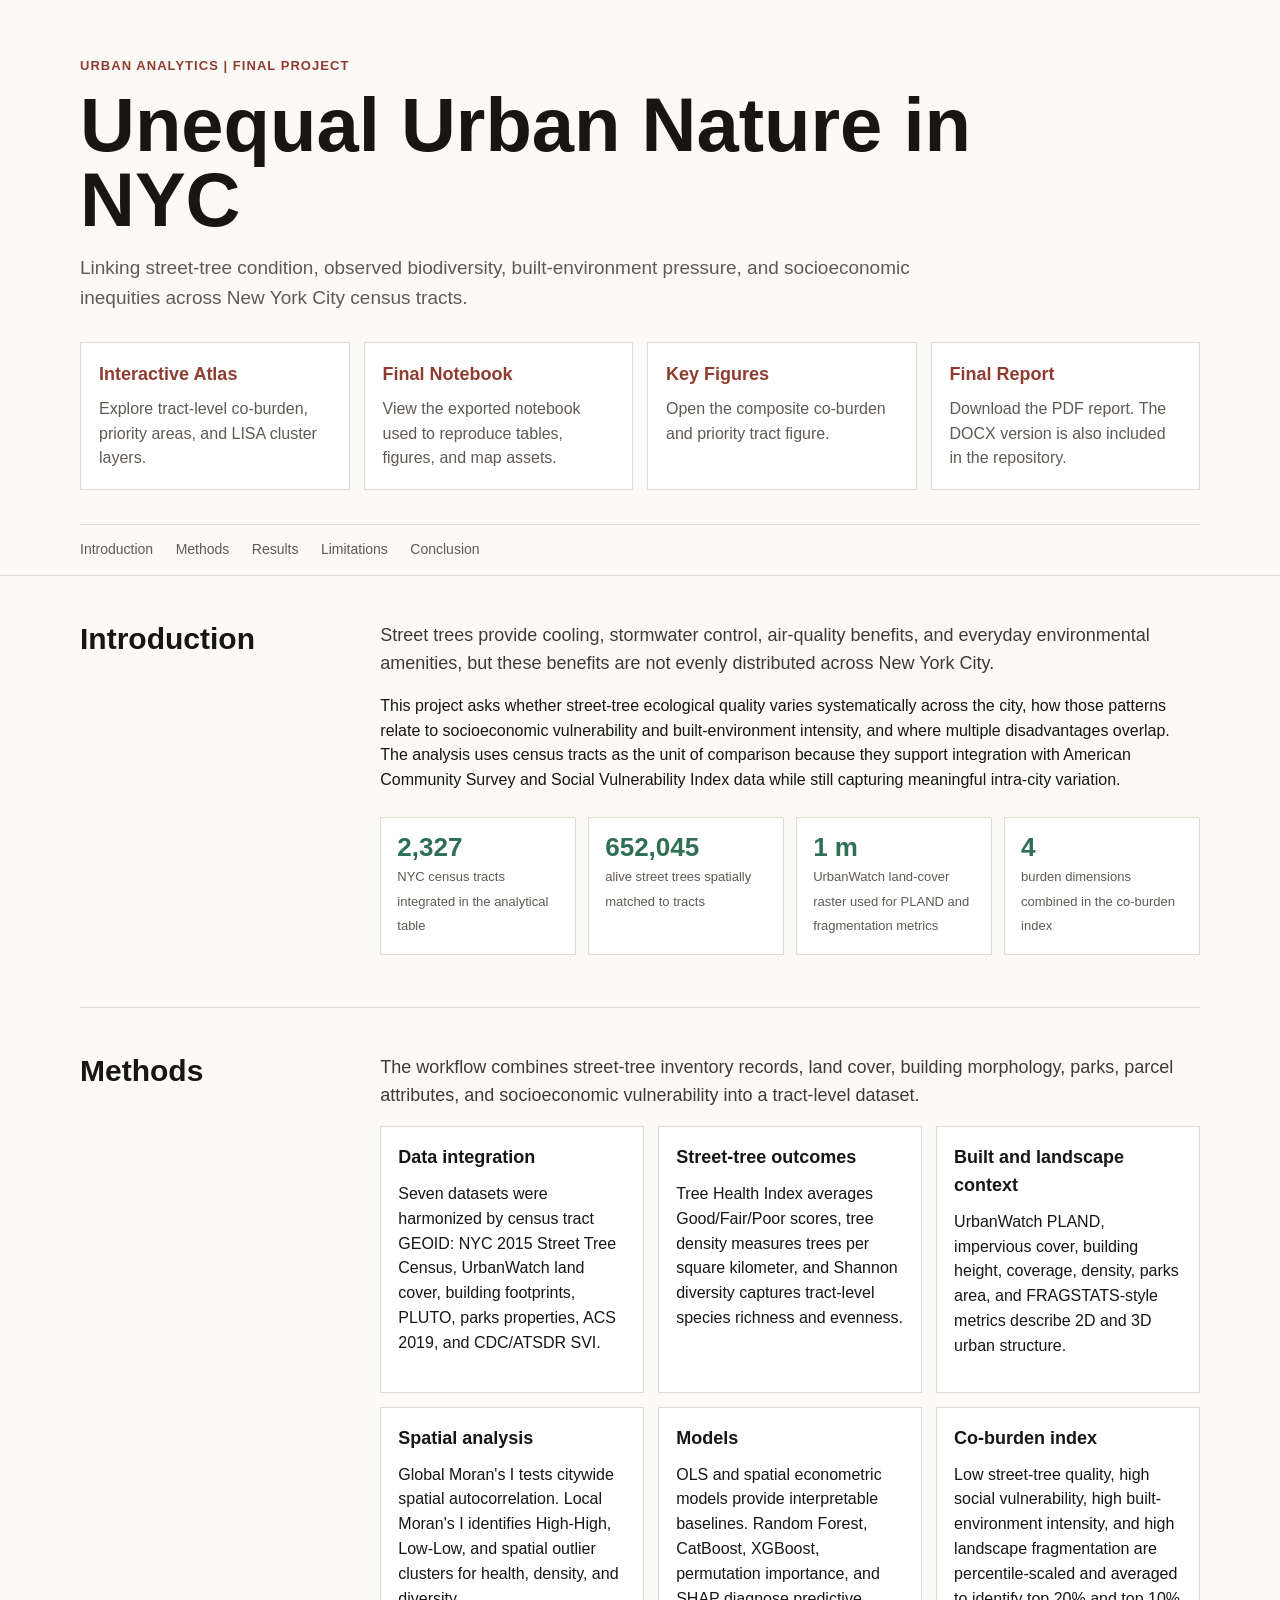
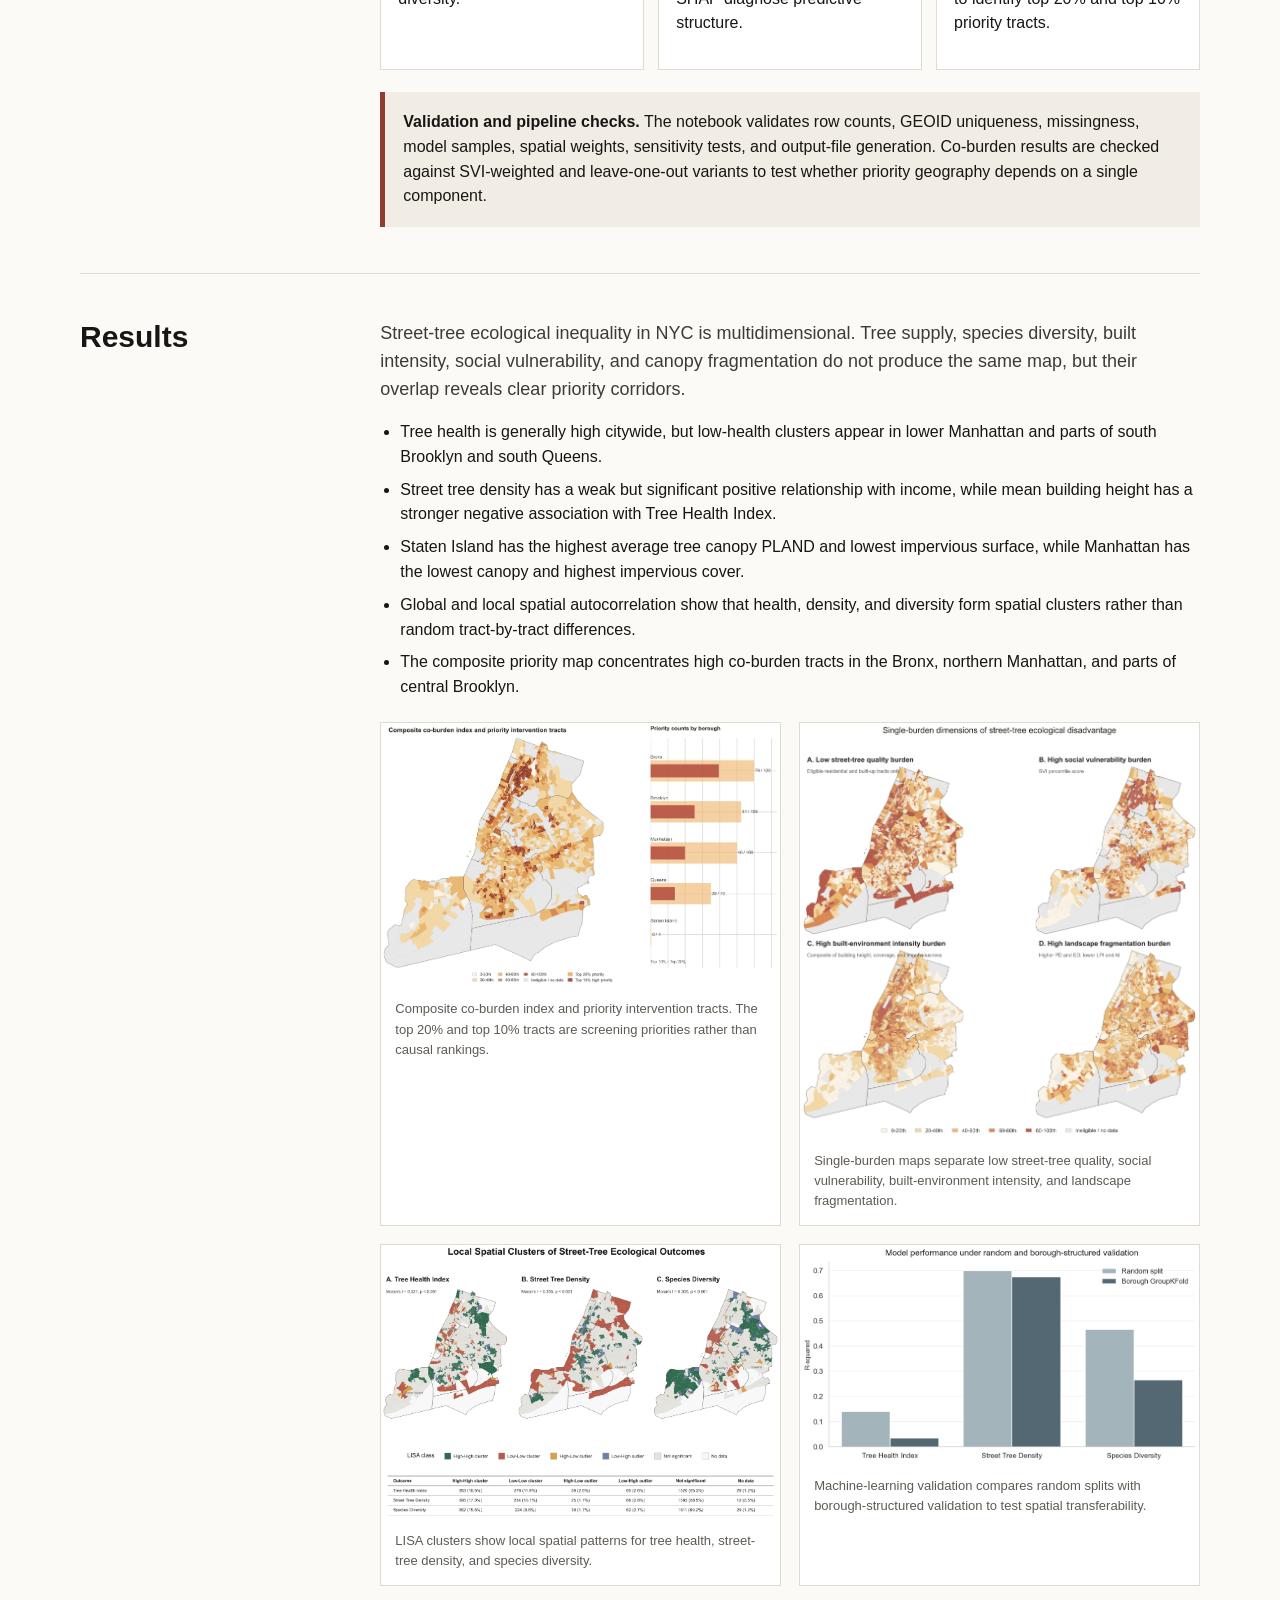
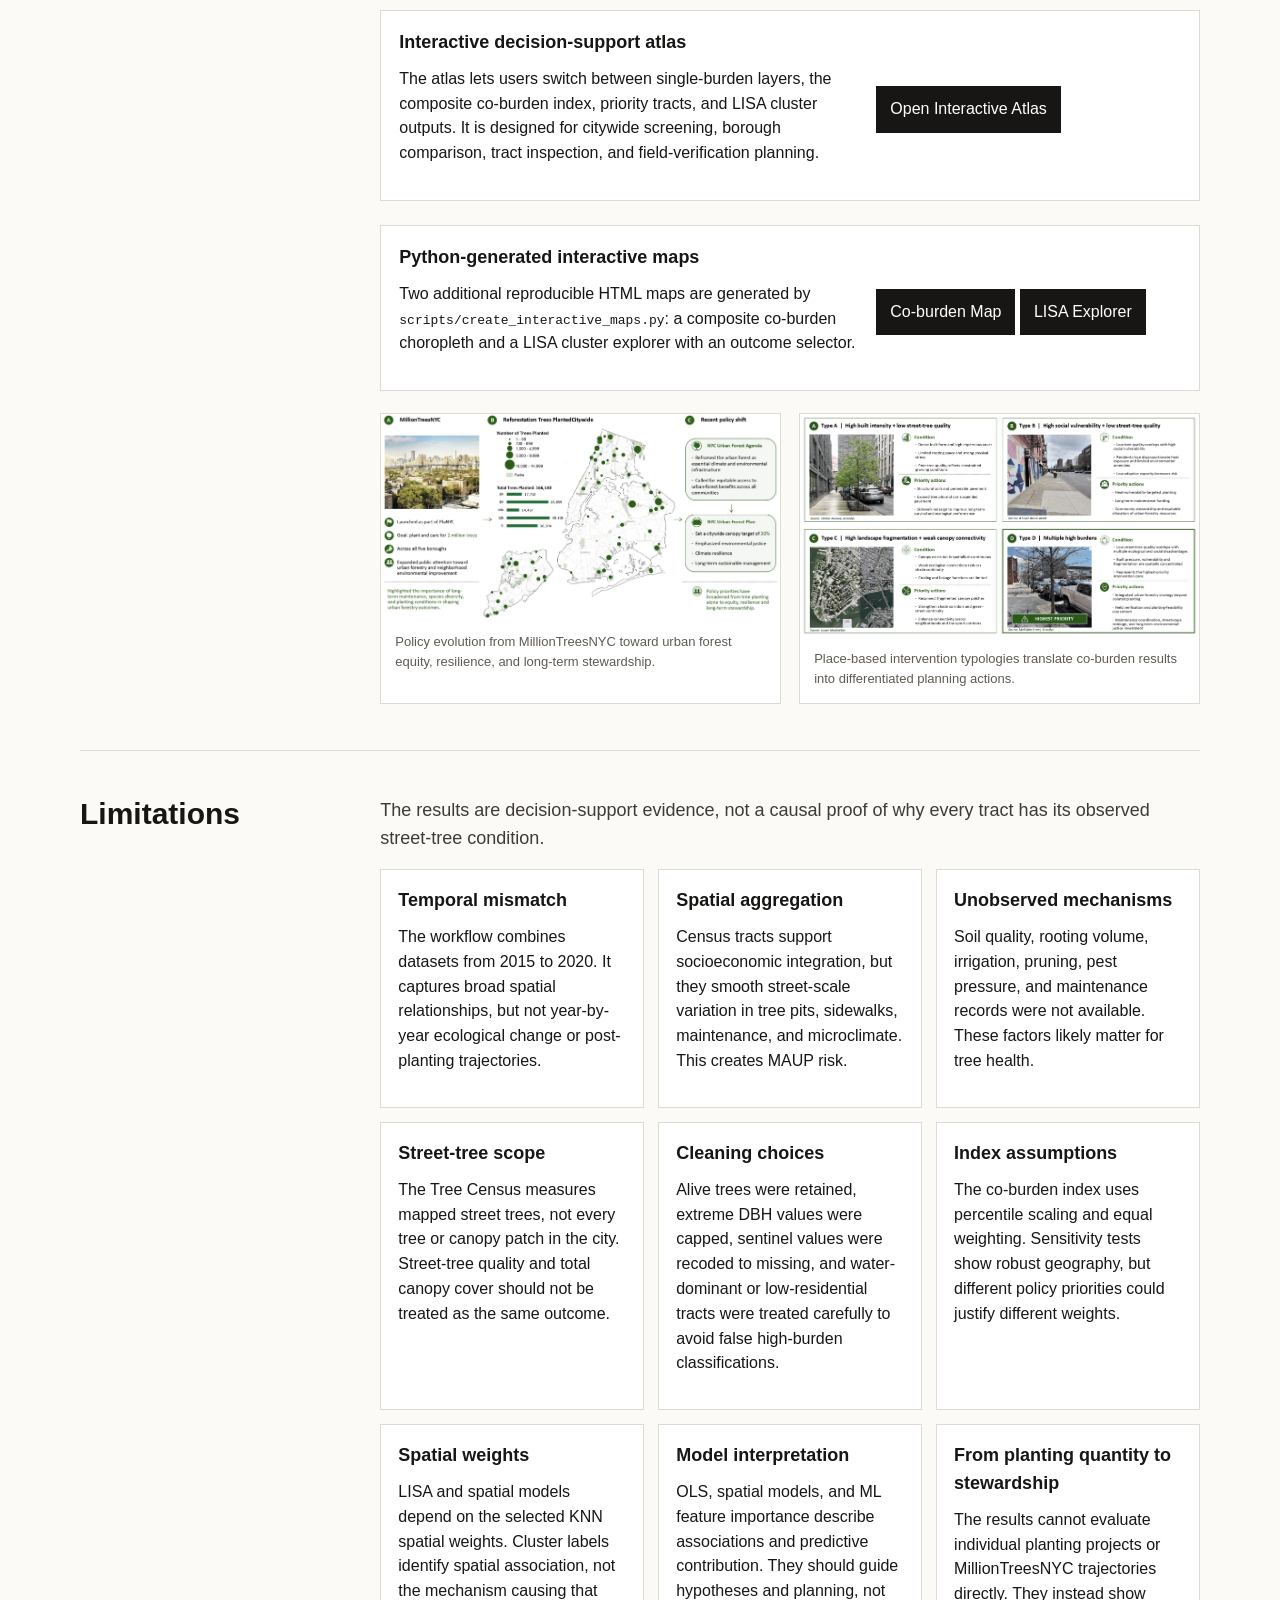
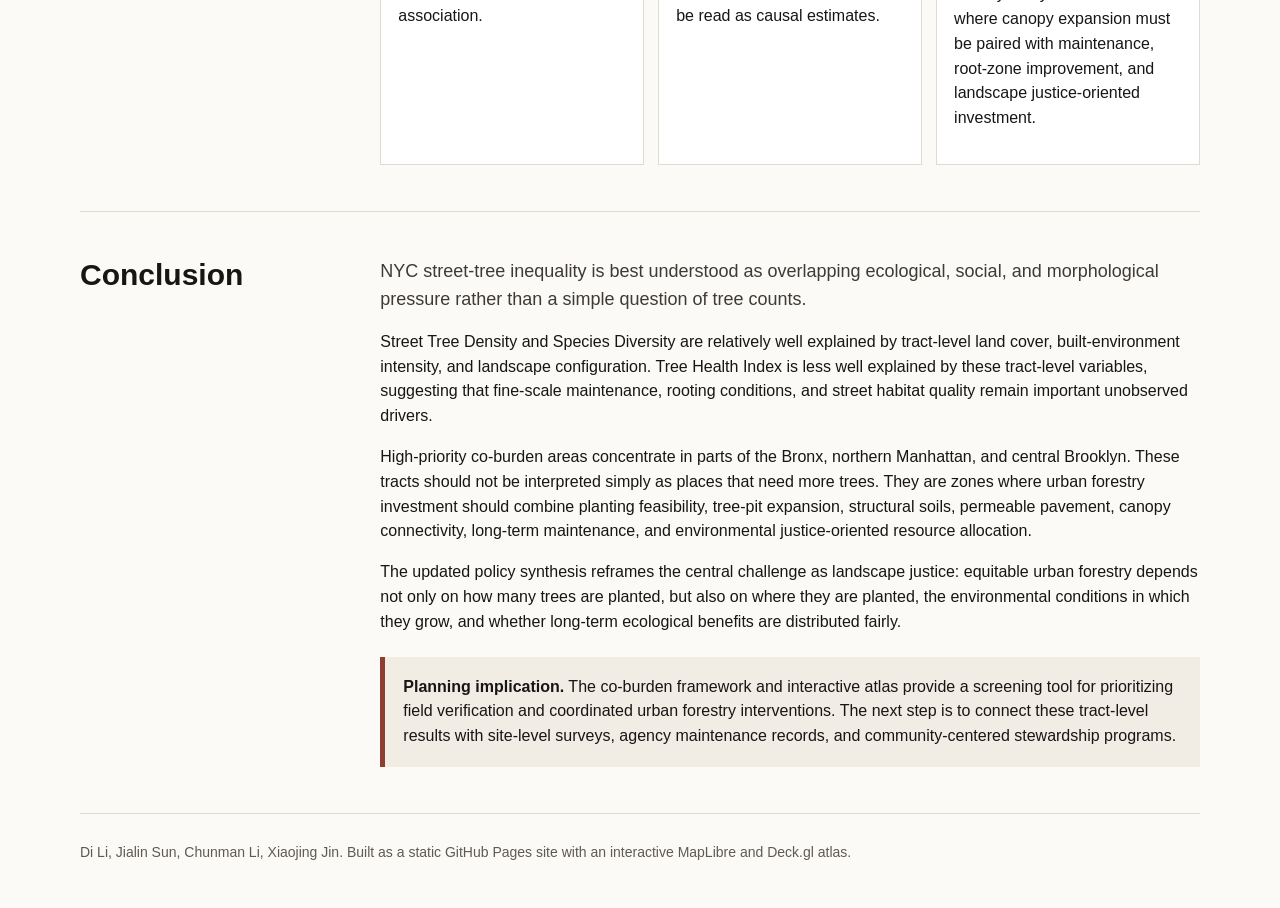
==== commit 26b5ccb5: "Add submission-ready report and interactive maps" ====
--- a/index.html
+++ b/index.html
@@ -110,7 +110,7 @@
           <a class="link-card" href="src/atlas/index.html"><strong>Interactive Atlas</strong><span>Explore tract-level co-burden, priority areas, and LISA cluster layers.</span></a>
           <a class="link-card" href="src/final_analysis.html"><strong>Final Notebook</strong><span>View the exported notebook used to reproduce tables, figures, and map assets.</span></a>
           <a class="link-card" href="visualizations/revised/figure_composite_coburden_priority.png"><strong>Key Figures</strong><span>Open the composite co-burden and priority tract figure.</span></a>
-          <a class="link-card" href="Final_Report.docx"><strong>Final Report</strong><span>Download the written final report.</span></a>
+          <a class="link-card" href="report.pdf"><strong>Final Report</strong><span>Download the PDF report. The DOCX version is also included in the repository.</span></a>
         </div>
       </header>
 
@@ -177,6 +177,8 @@
               </div>
               <div class="atlas-panel"><div><h3>Interactive decision-support atlas</h3><p>The atlas lets users switch between single-burden layers, the composite co-burden index, priority tracts, and LISA cluster outputs. It is designed for citywide screening, borough comparison, tract inspection, and field-verification planning.</p></div><div><a class="button" href="src/atlas/index.html">Open Interactive Atlas</a></div></div>
 
+              <div class="atlas-panel"><div><h3>Python-generated interactive maps</h3><p>Two additional reproducible HTML maps are generated by <code>scripts/create_interactive_maps.py</code>: a composite co-burden choropleth and a LISA cluster explorer with an outcome selector.</p></div><div><a class="button" href="visualizations/interactive/co_burden_interactive.html">Co-burden Map</a> <a class="button" href="visualizations/interactive/lisa_clusters_interactive.html">LISA Explorer</a></div></div>
+
               <div class="figure-grid">
                 <figure><img src="visualizations/revised/figure_policy_evolution.png" alt="Policy evolution of urban forestry in New York City" /><figcaption>Policy evolution from MillionTreesNYC toward urban forest equity, resilience, and long-term stewardship.</figcaption></figure>
                 <figure><img src="visualizations/revised/figure_place_based_action_framework.png" alt="Place-based urban forestry action framework" /><figcaption>Place-based intervention typologies translate co-burden results into differentiated planning actions.</figcaption></figure>
